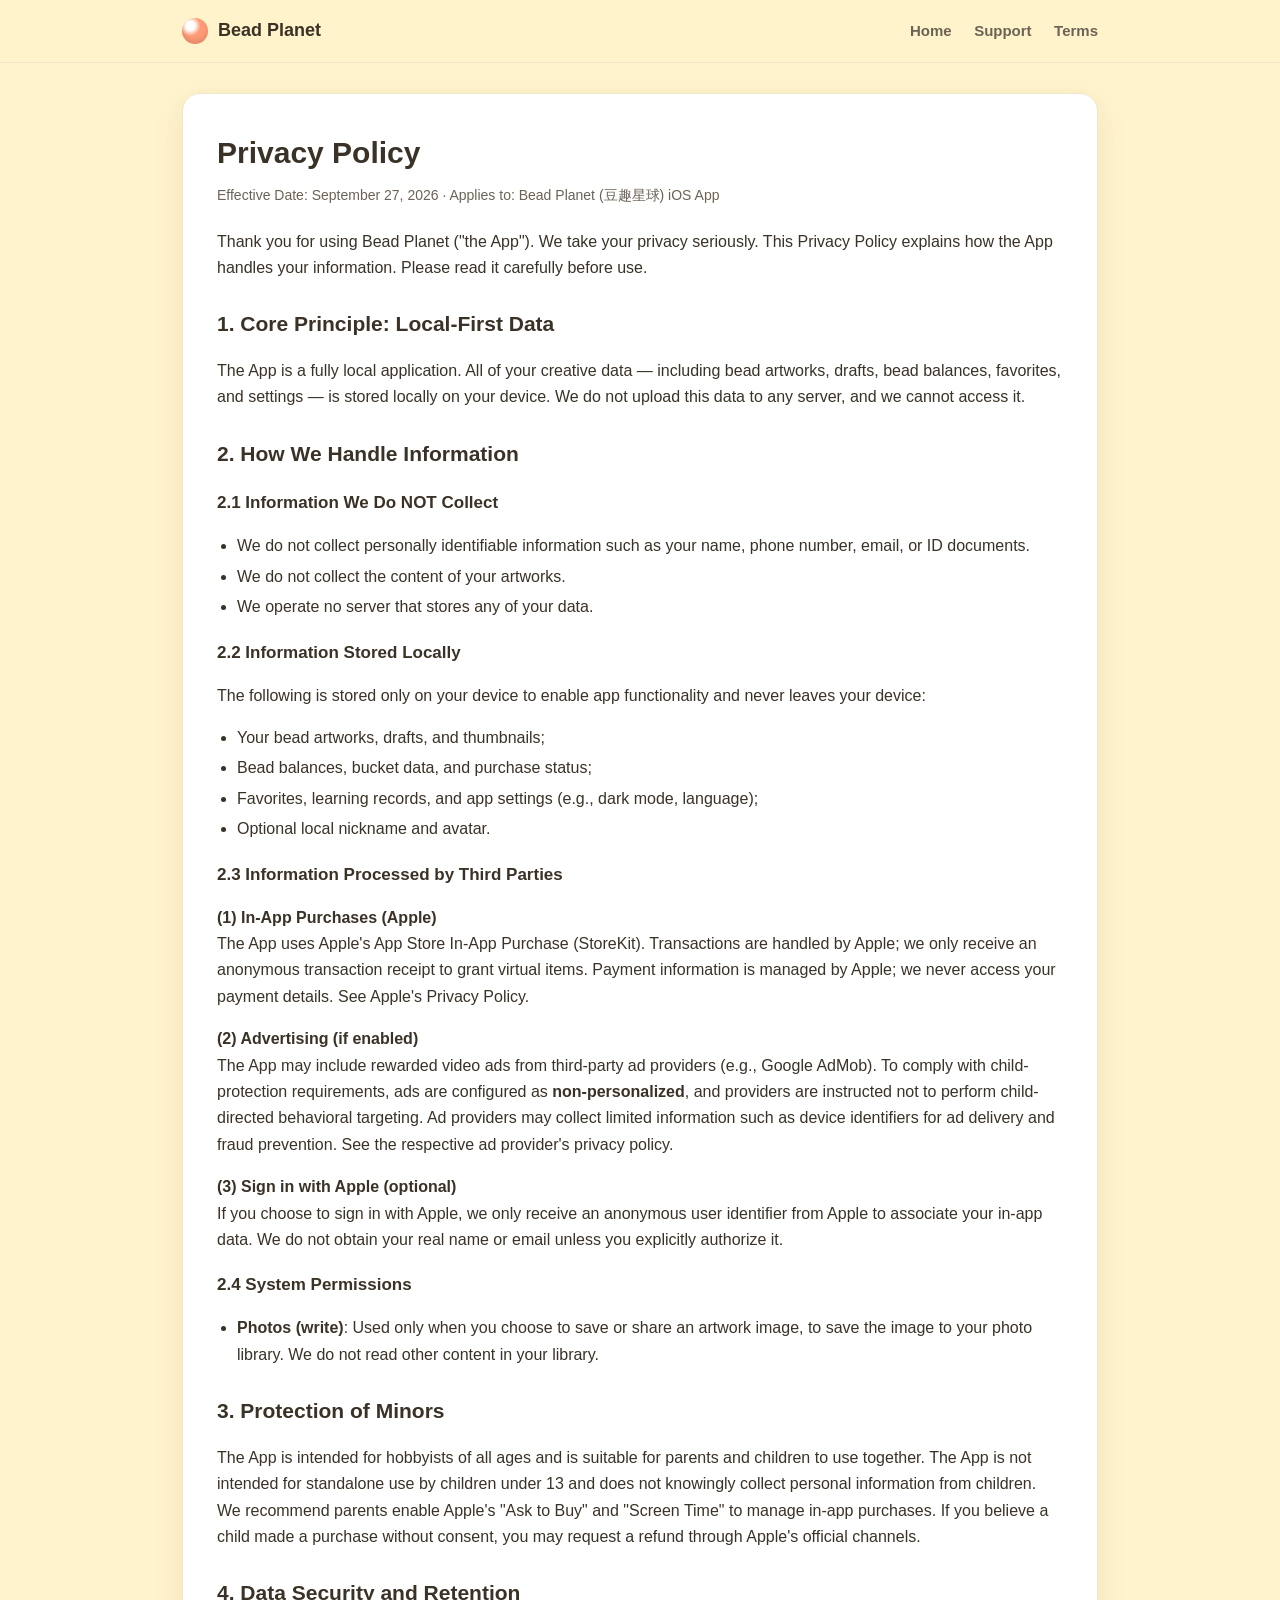
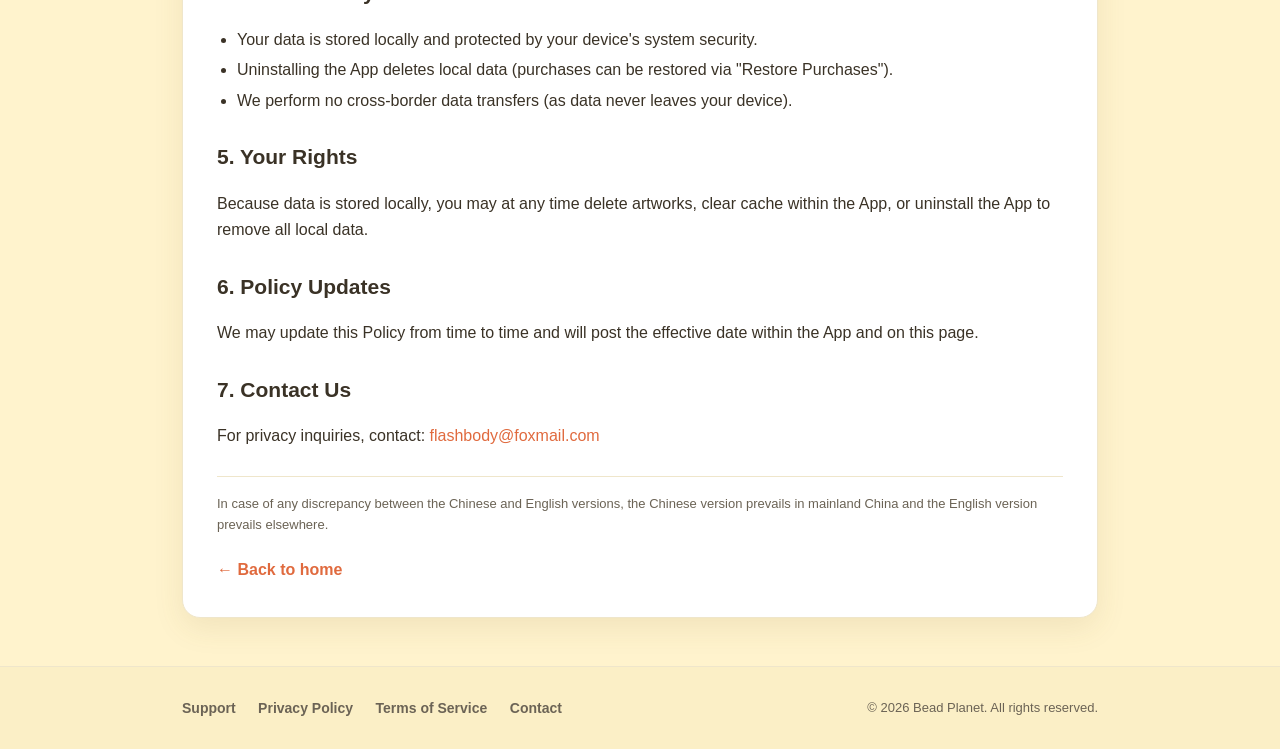
==== privacy.html @ 9a5723c7 "Bead Planet marketing & legal site (landing/support/privacy/terms)" ====
<!DOCTYPE html>
<html lang="en">
<head>
  <meta charset="UTF-8" />
  <meta name="viewport" content="width=device-width, initial-scale=1.0" />
  <title>Privacy Policy — Bead Planet</title>
  <meta name="description" content="Bead Planet Privacy Policy. Bead Planet is a fully local app; your creative data stays on your device." />
  <link rel="stylesheet" href="style.css" />
</head>
<body>
  <nav class="nav">
    <div class="wrap">
      <div class="brand"><a href="index.html" style="color:inherit;text-decoration:none;display:flex;align-items:center;gap:10px"><span class="dot"></span> Bead Planet</a></div>
      <div class="nav-links">
        <a href="index.html">Home</a>
        <a href="support.html">Support</a>
        <a href="terms.html">Terms</a>
      </div>
    </div>
  </nav>

  <main class="wrap">
    <div class="doc">
      <h1>Privacy Policy</h1>
      <p class="meta">Effective Date: September 27, 2026 &middot; Applies to: Bead Planet (豆趣星球) iOS App</p>

      <p>Thank you for using Bead Planet ("the App"). We take your privacy seriously. This Privacy Policy explains how the App handles your information. Please read it carefully before use.</p>

      <h2>1. Core Principle: Local-First Data</h2>
      <p>The App is a fully local application. All of your creative data — including bead artworks, drafts, bead balances, favorites, and settings — is stored locally on your device. We do not upload this data to any server, and we cannot access it.</p>

      <h2>2. How We Handle Information</h2>

      <h3>2.1 Information We Do NOT Collect</h3>
      <ul>
        <li>We do not collect personally identifiable information such as your name, phone number, email, or ID documents.</li>
        <li>We do not collect the content of your artworks.</li>
        <li>We operate no server that stores any of your data.</li>
      </ul>

      <h3>2.2 Information Stored Locally</h3>
      <p>The following is stored only on your device to enable app functionality and never leaves your device:</p>
      <ul>
        <li>Your bead artworks, drafts, and thumbnails;</li>
        <li>Bead balances, bucket data, and purchase status;</li>
        <li>Favorites, learning records, and app settings (e.g., dark mode, language);</li>
        <li>Optional local nickname and avatar.</li>
      </ul>

      <h3>2.3 Information Processed by Third Parties</h3>
      <p><strong>(1) In-App Purchases (Apple)</strong><br />
      The App uses Apple's App Store In-App Purchase (StoreKit). Transactions are handled by Apple; we only receive an anonymous transaction receipt to grant virtual items. Payment information is managed by Apple; we never access your payment details. See Apple's Privacy Policy.</p>
      <p><strong>(2) Advertising (if enabled)</strong><br />
      The App may include rewarded video ads from third-party ad providers (e.g., Google AdMob). To comply with child-protection requirements, ads are configured as <strong>non-personalized</strong>, and providers are instructed not to perform child-directed behavioral targeting. Ad providers may collect limited information such as device identifiers for ad delivery and fraud prevention. See the respective ad provider's privacy policy.</p>
      <p><strong>(3) Sign in with Apple (optional)</strong><br />
      If you choose to sign in with Apple, we only receive an anonymous user identifier from Apple to associate your in-app data. We do not obtain your real name or email unless you explicitly authorize it.</p>

      <h3>2.4 System Permissions</h3>
      <ul>
        <li><strong>Photos (write)</strong>: Used only when you choose to save or share an artwork image, to save the image to your photo library. We do not read other content in your library.</li>
      </ul>

      <h2>3. Protection of Minors</h2>
      <p>The App is intended for hobbyists of all ages and is suitable for parents and children to use together. The App is not intended for standalone use by children under 13 and does not knowingly collect personal information from children. We recommend parents enable Apple's "Ask to Buy" and "Screen Time" to manage in-app purchases. If you believe a child made a purchase without consent, you may request a refund through Apple's official channels.</p>

      <h2>4. Data Security and Retention</h2>
      <ul>
        <li>Your data is stored locally and protected by your device's system security.</li>
        <li>Uninstalling the App deletes local data (purchases can be restored via "Restore Purchases").</li>
        <li>We perform no cross-border data transfers (as data never leaves your device).</li>
      </ul>

      <h2>5. Your Rights</h2>
      <p>Because data is stored locally, you may at any time delete artworks, clear cache within the App, or uninstall the App to remove all local data.</p>

      <h2>6. Policy Updates</h2>
      <p>We may update this Policy from time to time and will post the effective date within the App and on this page.</p>

      <h2>7. Contact Us</h2>
      <p>For privacy inquiries, contact: <a href="mailto:flashbody@foxmail.com">flashbody@foxmail.com</a></p>

      <p class="note">In case of any discrepancy between the Chinese and English versions, the Chinese version prevails in mainland China and the English version prevails elsewhere.</p>
      <a class="back" href="index.html">&larr; Back to home</a>
    </div>
  </main>

  <footer>
    <div class="wrap">
      <div class="links">
        <a href="support.html">Support</a>
        <a href="privacy.html">Privacy Policy</a>
        <a href="terms.html">Terms of Service</a>
        <a href="mailto:flashbody@foxmail.com">Contact</a>
      </div>
      <div class="copy">© 2026 Bead Planet. All rights reserved.</div>
    </div>
  </footer>
</body>
</html>
---- style.css ----
/* Bead Planet — shared site styles */

:root {
  --cream: #FFF3CD;
  --mint: #D4EDDA;
  --coral: #FF9A76;
  --ink: #3A3226;
  --ink-soft: #6B6355;
  --card: #FFFFFF;
  --line: #EFE6CB;
  --radius: 18px;
  --shadow: 0 10px 30px rgba(120, 100, 40, 0.10);
  --max: 960px;
}

* { box-sizing: border-box; }

html { scroll-behavior: smooth; }

body {
  margin: 0;
  font-family: -apple-system, BlinkMacSystemFont, "Segoe UI", Roboto,
    "Helvetica Neue", Arial, "PingFang SC", "Microsoft YaHei", sans-serif;
  color: var(--ink);
  background: var(--cream);
  line-height: 1.65;
  -webkit-font-smoothing: antialiased;
}

a { color: #E06A3E; text-decoration: none; }
a:hover { text-decoration: underline; }

.wrap { max-width: var(--max); margin: 0 auto; padding: 0 22px; }

/* Top nav */
.nav {
  position: sticky; top: 0; z-index: 20;
  background: rgba(255, 243, 205, 0.9);
  backdrop-filter: saturate(140%) blur(8px);
  border-bottom: 1px solid var(--line);
}
.nav .wrap {
  display: flex; align-items: center; justify-content: space-between;
  height: 62px;
}
.brand { display: flex; align-items: center; gap: 10px; font-weight: 800; font-size: 18px; }
.brand .dot {
  width: 26px; height: 26px; border-radius: 50%;
  background: radial-gradient(circle at 32% 30%, #fff 0 18%, var(--coral) 40% 100%);
  box-shadow: inset 0 -3px 5px rgba(0,0,0,.12);
}
.nav-links a { color: var(--ink-soft); font-weight: 600; margin-left: 18px; font-size: 15px; }
.nav-links a:hover { color: var(--ink); text-decoration: none; }

/* Hero */
.hero { padding: 68px 0 40px; text-align: center; }
.hero h1 { font-size: clamp(32px, 6vw, 52px); margin: 0 0 14px; letter-spacing: -0.5px; }
.hero p.lead { font-size: clamp(17px, 2.4vw, 21px); color: var(--ink-soft); margin: 0 auto 26px; max-width: 640px; }
.badges { display: flex; gap: 12px; justify-content: center; flex-wrap: wrap; }
.pill {
  background: var(--mint); color: #2F6B44; font-weight: 700; font-size: 14px;
  padding: 8px 16px; border-radius: 999px; border: 1px solid #BFE3C8;
}

/* Board mock */
.board {
  margin: 40px auto 0; width: min(340px, 82vw); aspect-ratio: 1;
  background: var(--card); border-radius: 24px; box-shadow: var(--shadow);
  border: 1px solid var(--line); padding: 18px;
  display: grid; grid-template-columns: repeat(9, 1fr); gap: 7px;
}
.board i {
  border-radius: 50%;
  background: radial-gradient(circle at 34% 30%, rgba(255,255,255,.9) 0 16%, var(--c, #FFCf6b) 38% 100%);
  box-shadow: inset 0 -2px 3px rgba(0,0,0,.14);
}

/* Sections */
section { padding: 46px 0; }
h2 { font-size: clamp(24px, 4vw, 34px); margin: 0 0 8px; text-align: center; }
.sub { text-align: center; color: var(--ink-soft); margin: 0 auto 30px; max-width: 620px; }

.grid { display: grid; grid-template-columns: repeat(auto-fit, minmax(240px, 1fr)); gap: 18px; }
.feature {
  background: var(--card); border: 1px solid var(--line);
  border-radius: var(--radius); padding: 22px; box-shadow: var(--shadow);
}
.feature h3 { margin: 6px 0 6px; font-size: 18px; }
.feature p { margin: 0; color: var(--ink-soft); font-size: 15px; }
.feature .ic {
  width: 44px; height: 44px; border-radius: 12px; display: grid; place-items: center;
  font-size: 22px; background: var(--mint);
}

/* Content pages (legal / support) */
.doc { background: var(--card); border: 1px solid var(--line); border-radius: var(--radius);
  box-shadow: var(--shadow); padding: 34px; margin: 30px 0 48px; }
.doc h1 { font-size: 30px; margin: 0 0 6px; }
.doc .meta { color: var(--ink-soft); font-size: 14px; margin: 0 0 22px; }
.doc h2 { text-align: left; font-size: 21px; margin: 26px 0 8px; }
.doc h3 { font-size: 17px; margin: 18px 0 6px; }
.doc ul { padding-left: 20px; }
.doc li { margin: 4px 0; }
.doc .note { color: var(--ink-soft); font-size: 13px; border-top: 1px solid var(--line);
  margin-top: 26px; padding-top: 16px; }
.faq { border-bottom: 1px solid var(--line); padding: 16px 0; }
.faq:last-child { border-bottom: none; }
.faq h3 { margin: 0 0 6px; font-size: 17px; }
.faq p { margin: 0; color: var(--ink-soft); }

.callout {
  background: var(--mint); border: 1px solid #BFE3C8; border-radius: 14px;
  padding: 16px 18px; margin: 18px 0; color: #2F6B44;
}
.callout a { color: #23583a; font-weight: 700; }

/* Footer */
footer { border-top: 1px solid var(--line); background: #FBEFC6; }
footer .wrap { padding: 28px 22px; display: flex; flex-wrap: wrap; gap: 12px 24px;
  align-items: center; justify-content: space-between; }
footer .links a { color: var(--ink-soft); font-weight: 600; margin-right: 18px; font-size: 14px; }
footer .copy { color: var(--ink-soft); font-size: 13px; }

.back { display: inline-block; margin-top: 8px; font-weight: 600; }
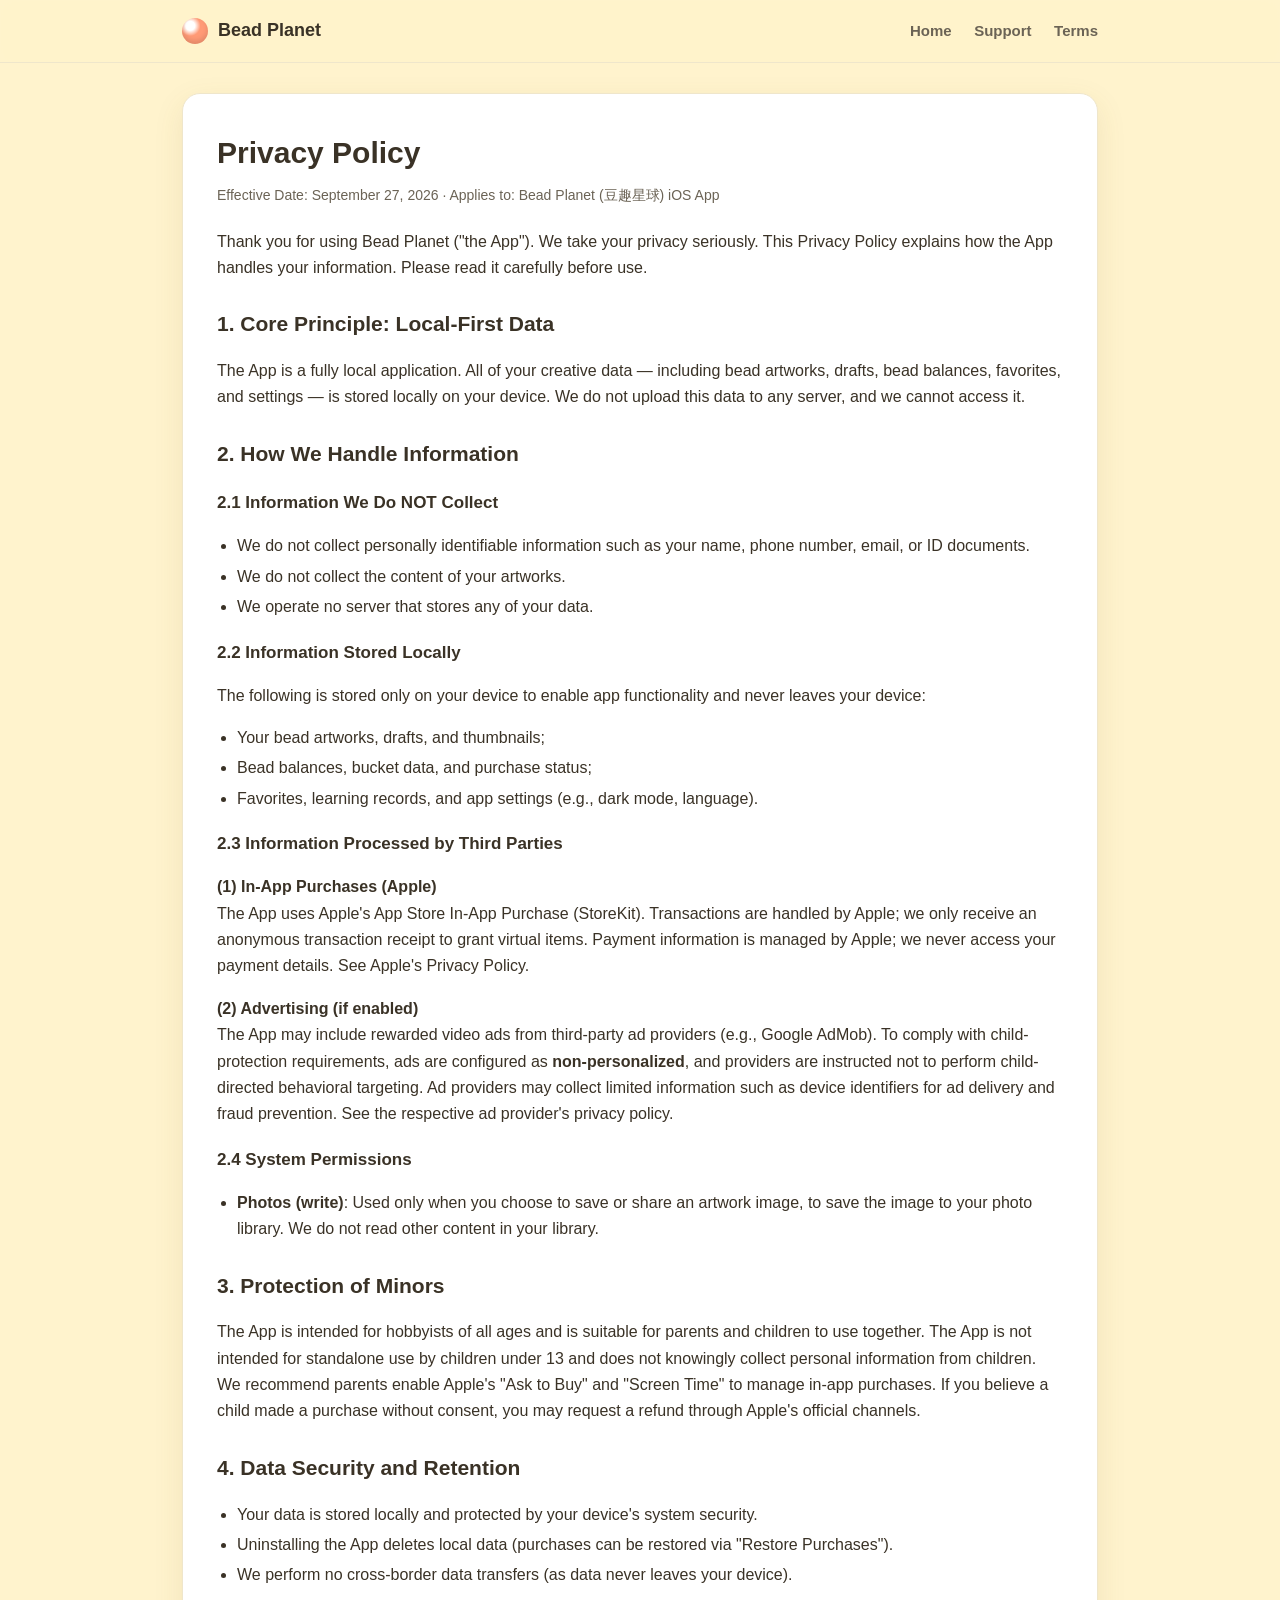
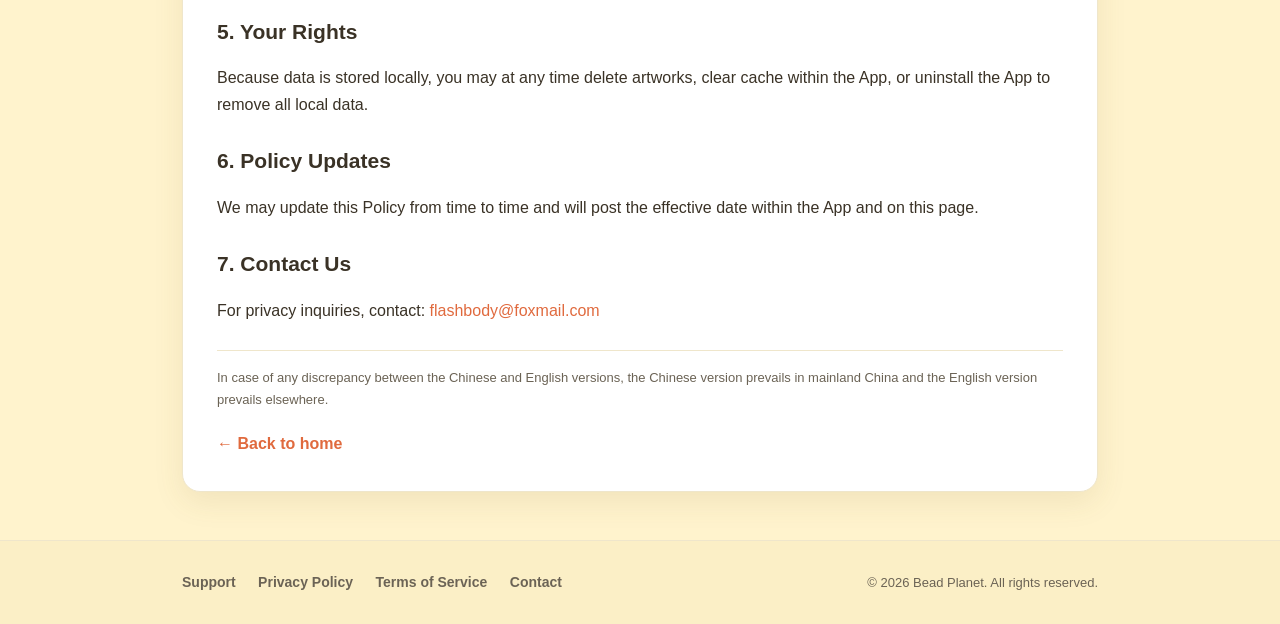
==== commit f8afb955: "fix(site): 移除 perler 商标词；隐私政策删除 Sign in with Apple 与本地昵称头像条款 与 App 实际功能保持一致：App 已无 Apple 登录与昵称头像功能。" ====
--- a/privacy.html
+++ b/privacy.html
@@ -43,8 +43,7 @@
       <ul>
         <li>Your bead artworks, drafts, and thumbnails;</li>
         <li>Bead balances, bucket data, and purchase status;</li>
-        <li>Favorites, learning records, and app settings (e.g., dark mode, language);</li>
-        <li>Optional local nickname and avatar.</li>
+        <li>Favorites, learning records, and app settings (e.g., dark mode, language).</li>
       </ul>
 
       <h3>2.3 Information Processed by Third Parties</h3>
@@ -52,8 +51,6 @@
       The App uses Apple's App Store In-App Purchase (StoreKit). Transactions are handled by Apple; we only receive an anonymous transaction receipt to grant virtual items. Payment information is managed by Apple; we never access your payment details. See Apple's Privacy Policy.</p>
       <p><strong>(2) Advertising (if enabled)</strong><br />
       The App may include rewarded video ads from third-party ad providers (e.g., Google AdMob). To comply with child-protection requirements, ads are configured as <strong>non-personalized</strong>, and providers are instructed not to perform child-directed behavioral targeting. Ad providers may collect limited information such as device identifiers for ad delivery and fraud prevention. See the respective ad provider's privacy policy.</p>
-      <p><strong>(3) Sign in with Apple (optional)</strong><br />
-      If you choose to sign in with Apple, we only receive an anonymous user identifier from Apple to associate your in-app data. We do not obtain your real name or email unless you explicitly authorize it.</p>
 
       <h3>2.4 System Permissions</h3>
       <ul>
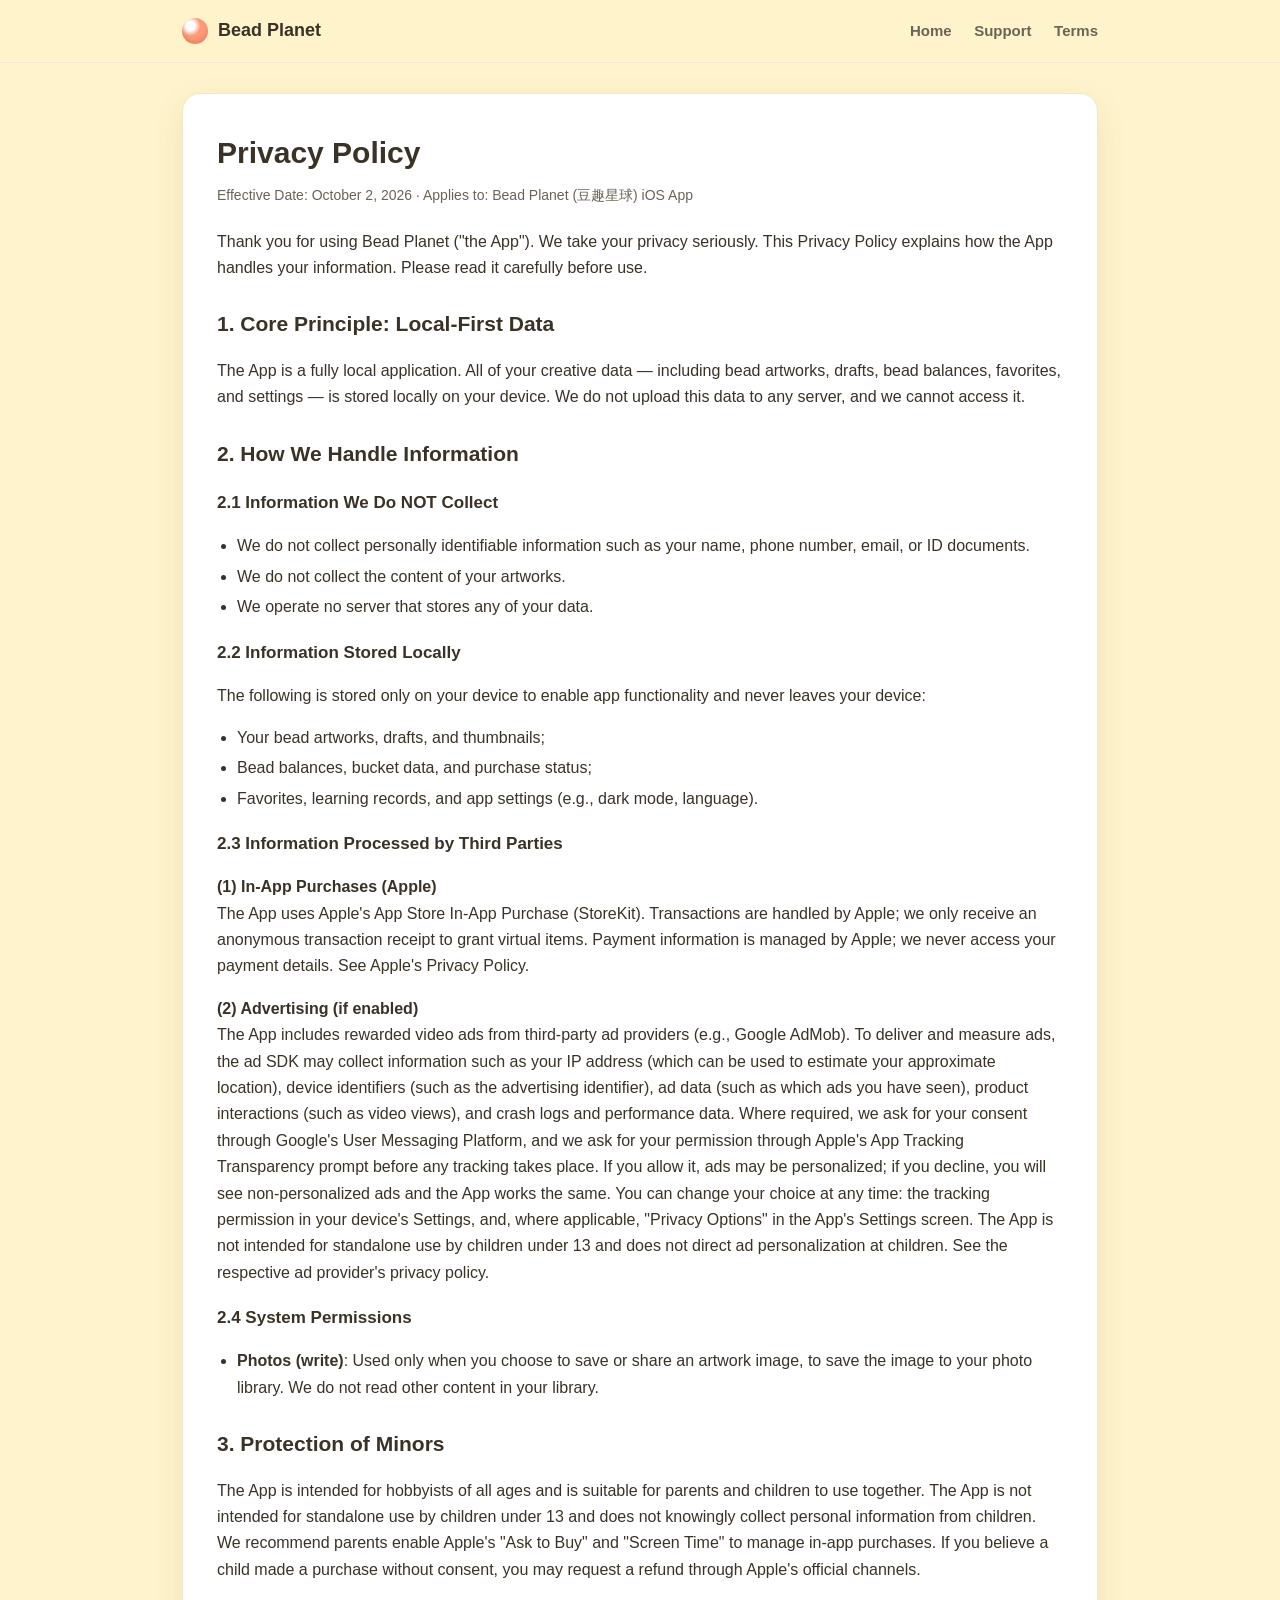
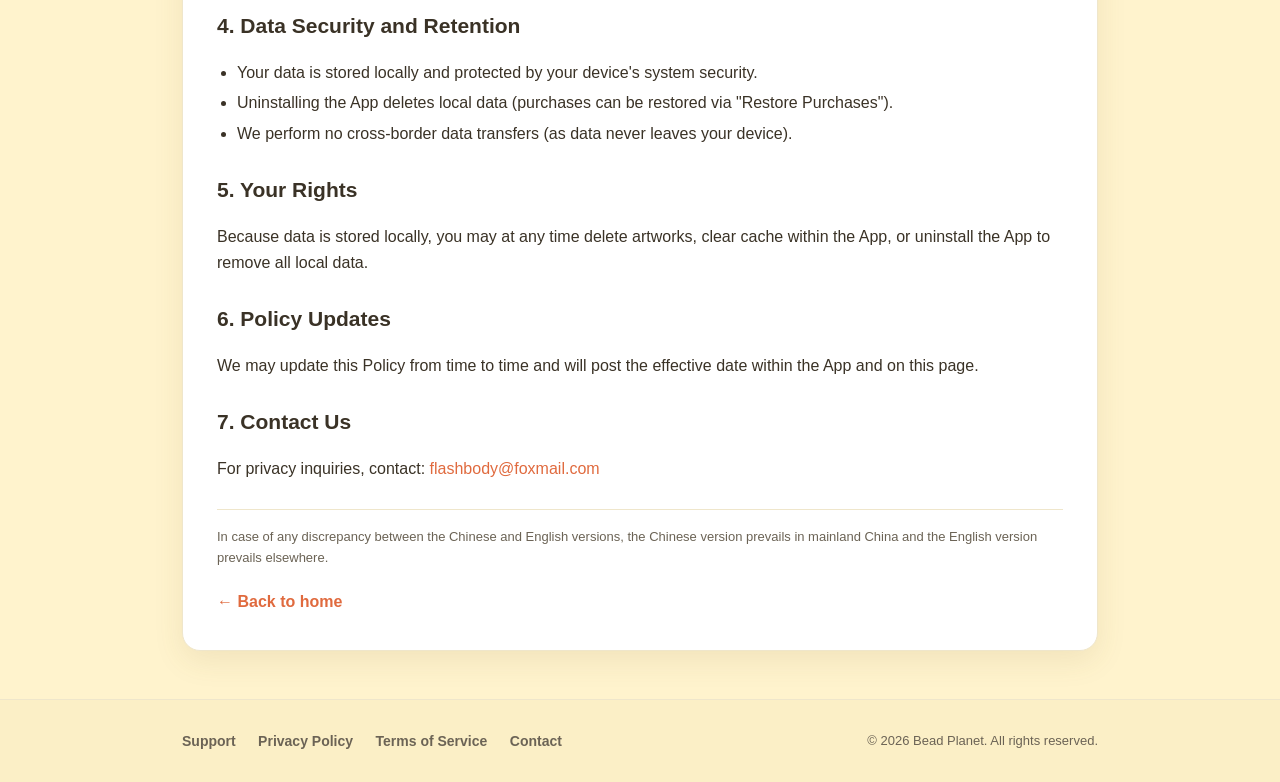
==== commit 5cb1d2b9: "docs(site): 隐私政策与条款同步广告同意与追踪授权，首页移除不实表述 广告由用户通过 UMP/ATT 许可决定是否个性化；披露广告 SDK 可能收集的数据；生效日期更新为 2026-10-0" ====
--- a/privacy.html
+++ b/privacy.html
@@ -22,7 +22,7 @@
   <main class="wrap">
     <div class="doc">
       <h1>Privacy Policy</h1>
-      <p class="meta">Effective Date: September 27, 2026 &middot; Applies to: Bead Planet (豆趣星球) iOS App</p>
+      <p class="meta">Effective Date: October 2, 2026 &middot; Applies to: Bead Planet (豆趣星球) iOS App</p>
 
       <p>Thank you for using Bead Planet ("the App"). We take your privacy seriously. This Privacy Policy explains how the App handles your information. Please read it carefully before use.</p>
 
@@ -50,7 +50,7 @@
       <p><strong>(1) In-App Purchases (Apple)</strong><br />
       The App uses Apple's App Store In-App Purchase (StoreKit). Transactions are handled by Apple; we only receive an anonymous transaction receipt to grant virtual items. Payment information is managed by Apple; we never access your payment details. See Apple's Privacy Policy.</p>
       <p><strong>(2) Advertising (if enabled)</strong><br />
-      The App may include rewarded video ads from third-party ad providers (e.g., Google AdMob). To comply with child-protection requirements, ads are configured as <strong>non-personalized</strong>, and providers are instructed not to perform child-directed behavioral targeting. Ad providers may collect limited information such as device identifiers for ad delivery and fraud prevention. See the respective ad provider's privacy policy.</p>
+      The App includes rewarded video ads from third-party ad providers (e.g., Google AdMob). To deliver and measure ads, the ad SDK may collect information such as your IP address (which can be used to estimate your approximate location), device identifiers (such as the advertising identifier), ad data (such as which ads you have seen), product interactions (such as video views), and crash logs and performance data. Where required, we ask for your consent through Google's User Messaging Platform, and we ask for your permission through Apple's App Tracking Transparency prompt before any tracking takes place. If you allow it, ads may be personalized; if you decline, you will see non-personalized ads and the App works the same. You can change your choice at any time: the tracking permission in your device's Settings, and, where applicable, "Privacy Options" in the App's Settings screen. The App is not intended for standalone use by children under 13 and does not direct ad personalization at children. See the respective ad provider's privacy policy.</p>
 
       <h3>2.4 System Permissions</h3>
       <ul>
